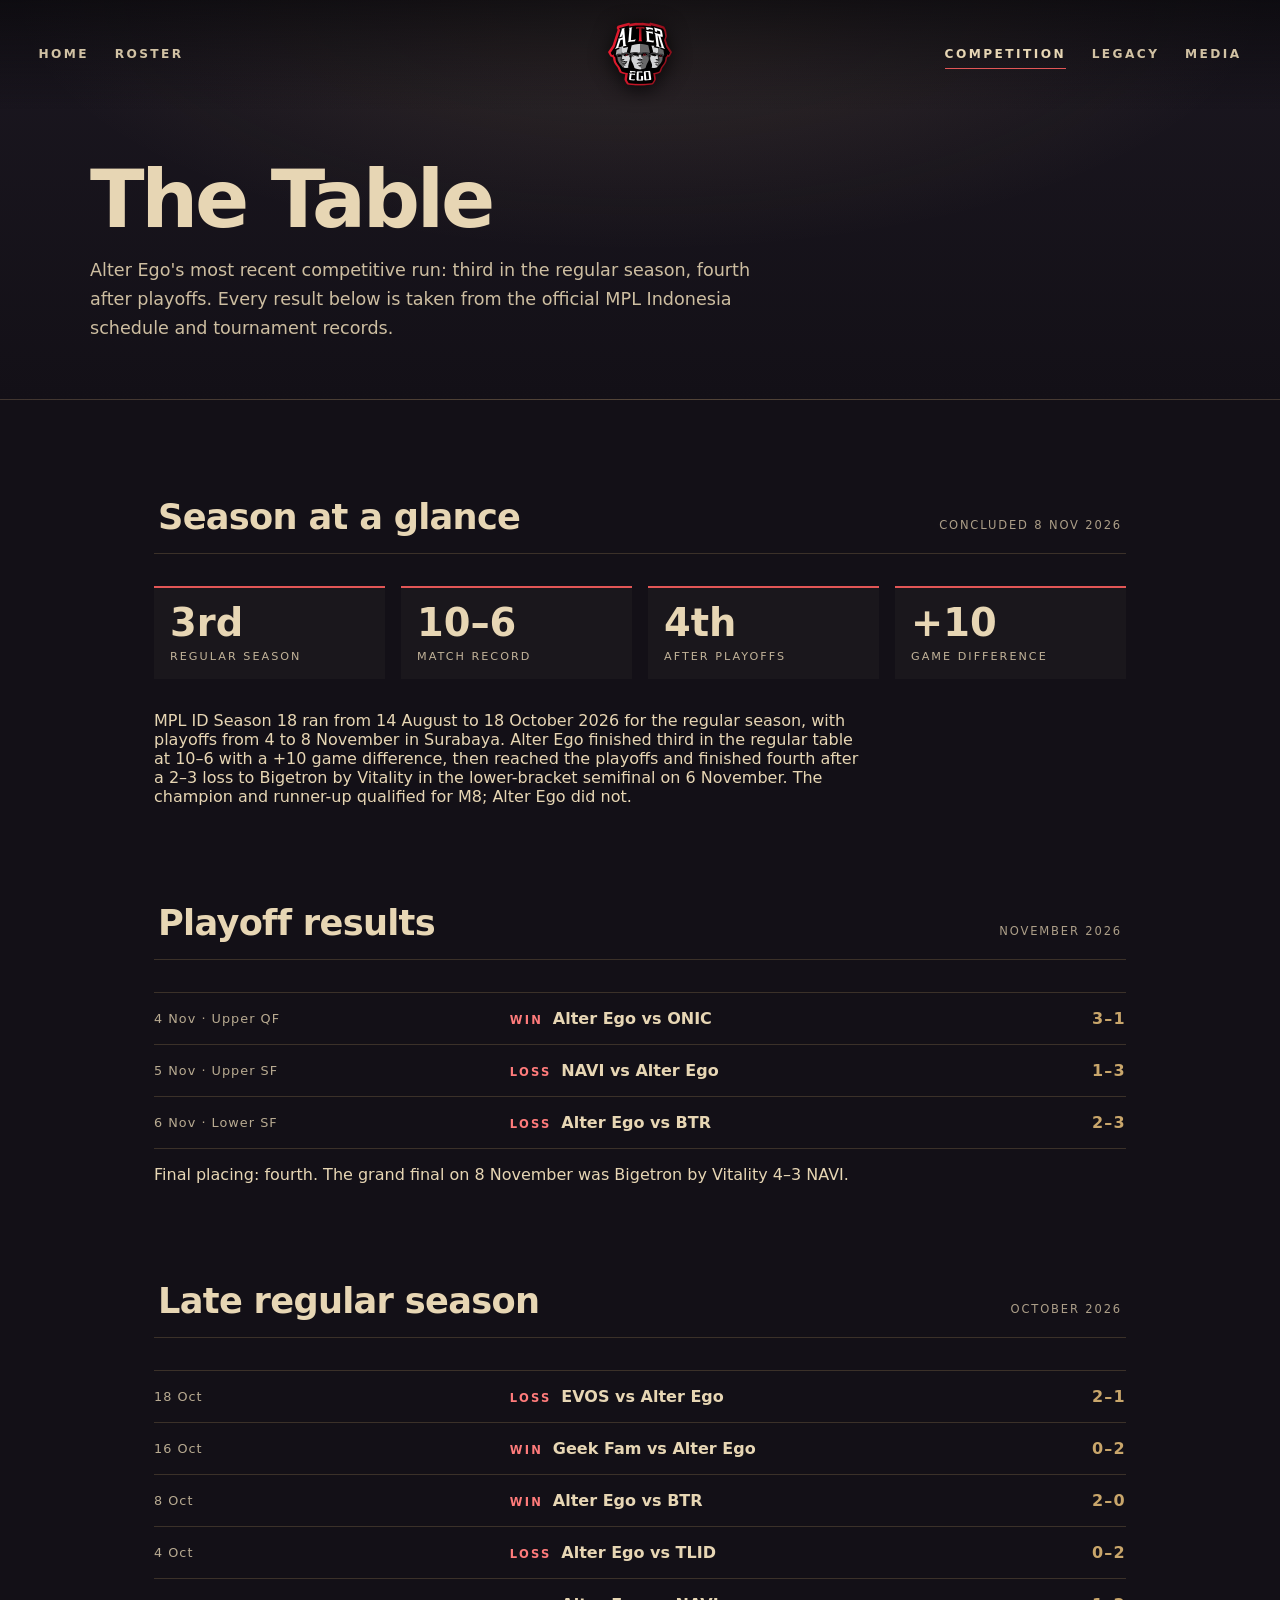
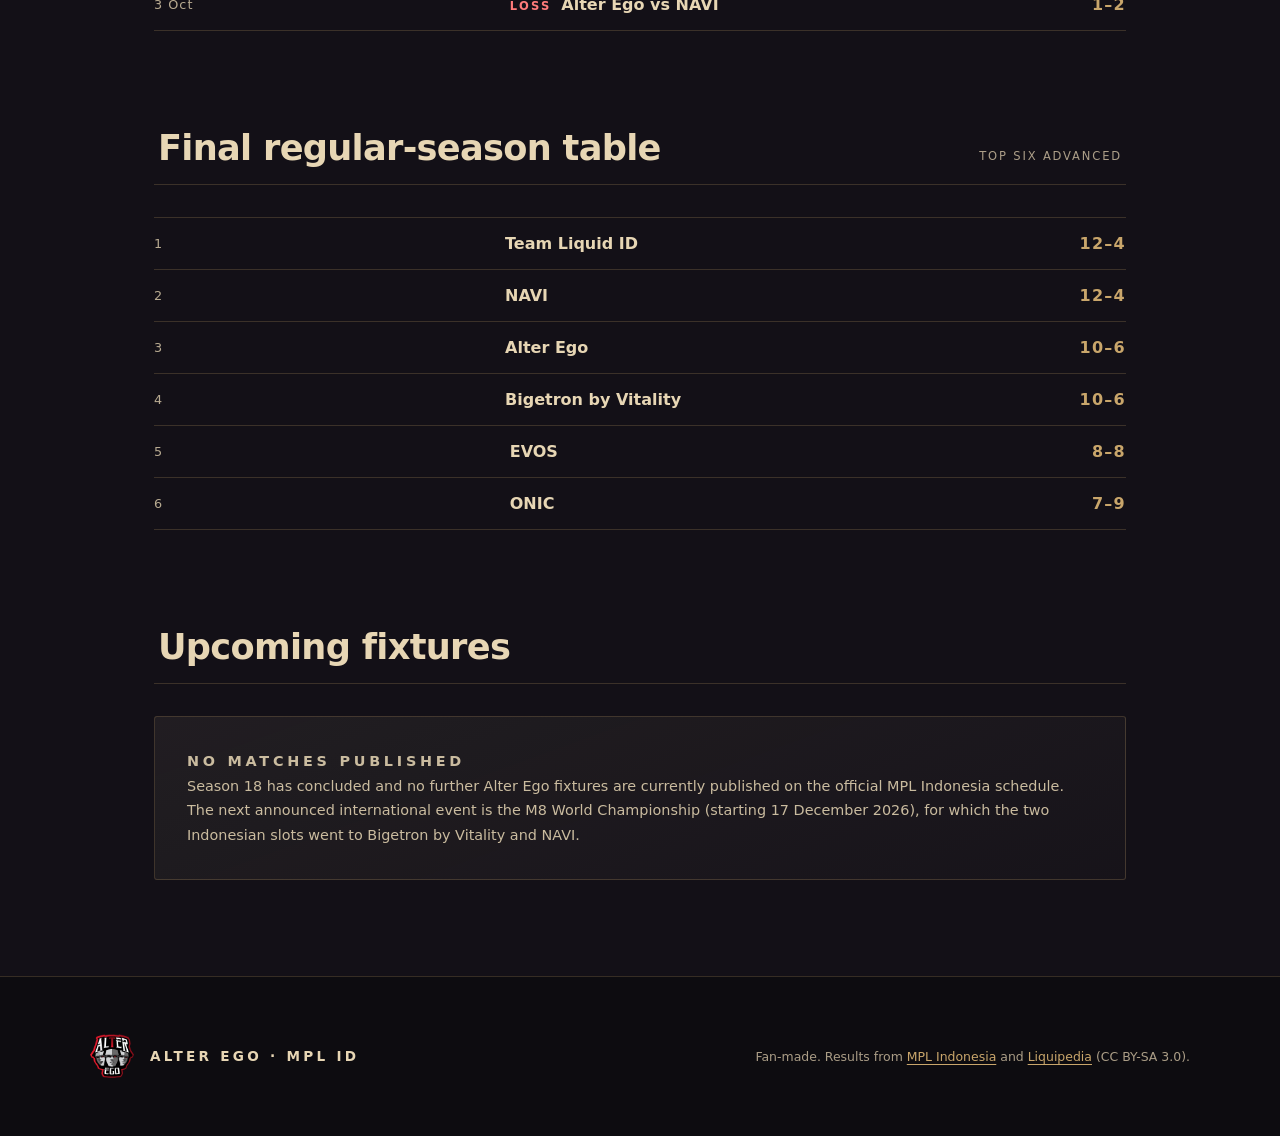
==== competition.html @ 33203d71 "Baseline: pristine project before card-text fix" ====
<!DOCTYPE html>
<html lang="en">
<head>
<meta charset="utf-8">
<meta name="viewport" content="width=device-width, initial-scale=1, viewport-fit=cover">
<meta name="theme-color" content="#131017">
<title>Competition — Alter Ego MPL ID</title>
<link rel="stylesheet" href="styles.css?v=35">
<link rel="stylesheet" href="site.css?v=5">
<script src="site.js?v=1" defer></script>
</head>
<body class="subpage">
<header class="site-nav" id="siteNav">
  <nav class="nav-links nav-links--left" aria-label="Primary left"><a href="index.html">Home</a><a href="roster.html">Roster</a></nav>
  <a class="nav-brand" href="index.html" aria-label="Alter Ego home"><img src="assets/hero/logo-ae.png" alt="Alter Ego" width="56" height="56"></a>
  <nav class="nav-links nav-links--right" id="navLinks" aria-label="Primary right"><a href="competition.html" aria-current="page">Competition</a><a href="legacy.html">Legacy</a><a href="media.html">Media</a></nav>
  <button class="nav-toggle" id="navToggle" type="button" aria-expanded="false" aria-controls="navLinks" aria-label="Open menu"><span>Menu</span></button>
</header>

<main>
  <section class="page-head">
    <div class="page-head__inner">
      <h1 class="page-title">The Table</h1>
      <p class="page-deck">Alter Ego's most recent competitive run: third in the regular season, fourth after playoffs. Every result below is taken from the official MPL Indonesia schedule and tournament records.</p>
    </div>
  </section>

  <div class="page-content">
    <section class="section">
      <div class="section-head"><h2>Season at a glance</h2><span class="section-note">Concluded 8 Nov 2026</span></div>
      <div class="stat-strip">
        <div class="stat"><span class="stat__value">3rd</span><span class="stat__label">Regular season</span></div>
        <div class="stat"><span class="stat__value">10–6</span><span class="stat__label">Match record</span></div>
        <div class="stat"><span class="stat__value">4th</span><span class="stat__label">After playoffs</span></div>
        <div class="stat"><span class="stat__value">+10</span><span class="stat__label">Game difference</span></div>
      </div>
      <p class="prose">MPL ID Season 18 ran from 14 August to 18 October 2026 for the regular season, with playoffs from 4 to 8 November in Surabaya. Alter Ego finished third in the regular table at 10–6 with a +10 game difference, then reached the playoffs and finished fourth after a 2–3 loss to Bigetron by Vitality in the lower-bracket semifinal on 6 November. The champion and runner-up qualified for M8; Alter Ego did not.</p>
    </section>

    <section class="section">
      <div class="section-head"><h2>Playoff results</h2><span class="section-note">November 2026</span></div>
      <div class="result-list">
        <div class="result-row"><span class="result-row__date">4 Nov · Upper QF</span><span class="result-row__match"><span class="result-row__tag">Win</span>Alter Ego vs ONIC</span><span class="result-row__score">3–1</span></div>
        <div class="result-row"><span class="result-row__date">5 Nov · Upper SF</span><span class="result-row__match"><span class="result-row__tag">Loss</span>NAVI vs Alter Ego</span><span class="result-row__score">1–3</span></div>
        <div class="result-row"><span class="result-row__date">6 Nov · Lower SF</span><span class="result-row__match"><span class="result-row__tag">Loss</span>Alter Ego vs BTR</span><span class="result-row__score">2–3</span></div>
      </div>
      <p class="prose" style="margin-top:var(--sp-2)">Final placing: fourth. The grand final on 8 November was Bigetron by Vitality 4–3 NAVI.</p>
    </section>

    <section class="section">
      <div class="section-head"><h2>Late regular season</h2><span class="section-note">October 2026</span></div>
      <div class="result-list">
        <div class="result-row"><span class="result-row__date">18 Oct</span><span class="result-row__match"><span class="result-row__tag">Loss</span>EVOS vs Alter Ego</span><span class="result-row__score">2–1</span></div>
        <div class="result-row"><span class="result-row__date">16 Oct</span><span class="result-row__match"><span class="result-row__tag">Win</span>Geek Fam vs Alter Ego</span><span class="result-row__score">0–2</span></div>
        <div class="result-row"><span class="result-row__date">8 Oct</span><span class="result-row__match"><span class="result-row__tag">Win</span>Alter Ego vs BTR</span><span class="result-row__score">2–0</span></div>
        <div class="result-row"><span class="result-row__date">4 Oct</span><span class="result-row__match"><span class="result-row__tag">Loss</span>Alter Ego vs TLID</span><span class="result-row__score">0–2</span></div>
        <div class="result-row"><span class="result-row__date">3 Oct</span><span class="result-row__match"><span class="result-row__tag">Loss</span>Alter Ego vs NAVI</span><span class="result-row__score">1–2</span></div>
      </div>
    </section>

    <section class="section">
      <div class="section-head"><h2>Final regular-season table</h2><span class="section-note">Top six advanced</span></div>
      <div class="result-list">
        <div class="result-row"><span class="result-row__date">1</span><span class="result-row__match">Team Liquid ID</span><span class="result-row__score">12–4</span></div>
        <div class="result-row"><span class="result-row__date">2</span><span class="result-row__match">NAVI</span><span class="result-row__score">12–4</span></div>
        <div class="result-row"><span class="result-row__date">3</span><span class="result-row__match">Alter Ego</span><span class="result-row__score">10–6</span></div>
        <div class="result-row"><span class="result-row__date">4</span><span class="result-row__match">Bigetron by Vitality</span><span class="result-row__score">10–6</span></div>
        <div class="result-row"><span class="result-row__date">5</span><span class="result-row__match">EVOS</span><span class="result-row__score">8–8</span></div>
        <div class="result-row"><span class="result-row__date">6</span><span class="result-row__match">ONIC</span><span class="result-row__score">7–9</span></div>
      </div>
    </section>

    <section class="section">
      <div class="section-head"><h2>Upcoming fixtures</h2></div>
      <div class="stock-card"><p class="stock-card__label">No matches published</p><p>Season 18 has concluded and no further Alter Ego fixtures are currently published on the official MPL Indonesia schedule. The next announced international event is the M8 World Championship (starting 17 December 2026), for which the two Indonesian slots went to Bigetron by Vitality and NAVI.</p></div>
    </section>
  </div>
</main>

<footer class="site-footer"><div class="site-footer__inner">
  <div class="site-footer__brand"><img src="assets/hero/logo-ae.png" alt="" width="44" height="44" loading="lazy"><span>Alter Ego · MPL ID</span></div>
  <p class="site-footer__note">Fan-made. Results from <a href="https://id-mpl.com/" target="_blank" rel="noopener noreferrer">MPL Indonesia</a> and <a href="https://liquipedia.net/mobilelegends/MPL/Indonesia/Season_18" target="_blank" rel="noopener noreferrer">Liquipedia</a> (CC BY-SA 3.0).</p>
</div></footer>
</body>
</html>
---- styles.css ----
/* Alter Ego — first-person poker hand. Experience mode: the illustration leads. */

:root {
  --ink: #131017;
  --cream: #e7d6b4;
  --cream-dim: #b9a47e;
  --brass: #c9a66b;
  --amber: #e2be80;
  --ae-red: #e25656;          /* Alter Ego's signature red — used sparingly */
  --shadow: rgba(8, 7, 11, 0.72);
  --font-ui: "Trebuchet MS", "Segoe UI", system-ui, sans-serif;
  --sp-1: 0.5rem;
  --sp-2: 1rem;
  --sp-3: 2rem;
  --sp-4: 3.5rem;
}

* { box-sizing: border-box; }

html, body {
  margin: 0;
  background: var(--ink);
}

/* The hero clips its own scene, but the document scrolls to supporting sections. */
body { overflow-x: hidden; }
.table.hero { overflow: hidden; }

body {
  font-family: var(--font-ui);
  color: var(--cream);
  -webkit-font-smoothing: antialiased;
}

.sr-only {
  position: absolute;
  width: 1px; height: 1px;
  padding: 0; margin: -1px;
  overflow: hidden;
  clip: rect(0 0 0 0);
  white-space: nowrap;
  border: 0;
}

.table {
  position: relative;
  width: 100%;
  height: 100%;
  height: 100dvh;
  overflow: hidden;
  background: #0d0c10;
  isolation: isolate;
}

/* ---------- The arena ---------- */
.arena {
  position: absolute;
  inset: -1%;
  overflow: hidden;
  z-index: 0;
}

.arena img {
  width: 100%;
  height: 100%;
  object-fit: cover;
  object-position: center 42%;
  display: block;
  transform: scale(1.03);
  transform-origin: center 42%;
}

.light-pool {
  position: absolute;
  inset: 0;
  z-index: 1;
  pointer-events: none;
  background: radial-gradient(ellipse 52% 34% at 50% 62%, rgba(226,190,128,0.17), rgba(226,190,128,0.05) 52%, transparent 78%);
}

.table::after {
  content: "";
  position: absolute;
  inset: 0;
  z-index: 2;
  pointer-events: none;
  background: radial-gradient(ellipse 84% 80% at 50% 56%, transparent 34%, rgba(6,5,8,0.58) 78%, rgba(6,5,8,0.92) 100%);
}

/* ---------- The held hand ---------- */
.scene-root {
  position: absolute;
  inset: -2%;
  z-index: 3;
  transition: filter 420ms ease;
}

.scene-root.is-tilted { transform: rotateY(0.8deg) rotateX(0.5deg); }

.hand-group {
  position: absolute;
  inset: 0;
  pointer-events: none;
}

.fan {
  position: absolute;
  inset: 0;
  z-index: 4;
}

.card {
  position: absolute;
  left: var(--x);
  top: var(--y);
  width: var(--w);
  height: var(--h);
  padding: 0;
  margin: 0;
  border: 0;
  background: none;
  cursor: pointer;
  color: inherit;
  font: inherit;
  -webkit-tap-highlight-color: transparent;
  pointer-events: auto;
  transform-origin: 50% 88%;
  transition: transform 300ms cubic-bezier(0.16, 1, 0.3, 1), opacity 220ms ease;
}

.card img {
  width: 100%;
  height: 100%;
  display: block;
  image-rendering: pixelated;
}

.card__label {
  position: absolute;
  left: 12%;
  right: 12%;
  top: 68%;
  display: flex;
  flex-direction: column;
  align-items: center;
  gap: 0.28em;
  text-align: center;
  opacity: 0;
  transform: translateY(0.5em);
  transition: opacity 200ms ease, transform 200ms ease;
  pointer-events: none;
}

.card__name {
  font-weight: 700;
  font-size: clamp(0.7rem, 1.5vw, 1.05rem);
  letter-spacing: 0.05em;
  color: #2a2118;
  text-shadow: 0 1px 0 rgba(255,244,220,0.35);
}

.card__role {
  font-size: clamp(0.52rem, 1vw, 0.72rem);
  letter-spacing: 0.12em;
  text-transform: uppercase;
  color: #4a3a28;
}

.card:is(:hover, :focus-visible, .is-open, .is-active) {
  z-index: 9;
  transform: translateY(-4%) scale(1.05);
}

.card:is(:hover, :focus-visible, .is-open, .is-active) .card__label {
  opacity: 1;
  transform: translateY(0);
}

.fan.is-inspecting .card:not(.is-active) { opacity: 0.34; }

.card:focus-visible {
  outline: 3px solid var(--amber);
  outline-offset: 5px;
  border-radius: 8px;
  box-shadow: 0 0 0 7px rgba(19,16,23,0.92);
}

.hand, .thumb {
  position: absolute;
  pointer-events: none;
  image-rendering: pixelated;
}

.hand { z-index: 3; }
.thumb { z-index: 6; }

.hand--left, .thumb--left {
  left: 3.588%;
  top: 68.313%;
  width: 36.962%;
}

.hand--right, .thumb--right {
  left: 58.373%;
  top: 68.313%;
  width: 38.157%;
}

/* ---------- Brand mark, anchored top-centre ---------- */
.brand-mark {
  position: absolute;
  z-index: 8;
  top: 4.5%;
  left: 50%;
  width: clamp(56px, 6vw, 88px);
  height: auto;
  transform: translateX(-50%);
  filter: drop-shadow(0 6px 14px rgba(0,0,0,0.75));
  transition: opacity 400ms ease;
}

.hint {
  position: absolute;
  z-index: 8;
  left: 50%;
  bottom: 2%;
  transform: translateX(-50%);
  margin: 0;
  color: var(--cream-dim);
  font-size: clamp(0.66rem, 1.1vw, 0.82rem);
  letter-spacing: 0.18em;
  text-transform: uppercase;
  white-space: nowrap;
  opacity: 0.92;
  pointer-events: none;
  transition: opacity 600ms ease;
}

.hint.is-hidden { opacity: 0; }

/* ---------- Card focus: straight card left, typeset info beside it ---------- */
.table.is-detail .scene-root {
  filter: blur(6px) brightness(0.62) saturate(0.9);
}

.table.is-detail .brand-mark { opacity: 0.2; }
.table.is-detail .hint,
.table.is-detail .hint.is-hidden { opacity: 0; }

.detail {
  position: absolute;
  inset: 0;
  z-index: 10;
  display: grid;
  place-items: center;
  padding: clamp(1.5rem, 4vw, 4rem);
  display: none;
}

.detail.is-open {
  display: grid;
  animation: detail-in 320ms cubic-bezier(0.16,1,0.3,1) both;
}

@keyframes detail-in {
  from { opacity: 0; }
  to { opacity: 1; }
}

.detail__stage {
  display: grid;
  grid-template-columns: minmax(0, 0.9fr) minmax(0, 1fr);
  align-items: center;
  gap: clamp(2rem, 6vw, 6rem);
  width: min(1180px, 92vw);
}

.detail__card {
  width: 100%;
  max-width: 62vh;
  height: auto;
  justify-self: center;
  image-rendering: pixelated;
  transform: rotate(var(--straight, 0deg)) scale(1);
  transform-origin: center center;
  filter: drop-shadow(0 28px 40px rgba(0,0,0,0.8));
}

.detail__info {
  color: #fff;
  text-wrap: pretty;
}

.detail__eyebrow {
  margin: 0 0 var(--sp-2);
  color: var(--ae-red);
  font-size: 0.78rem;
  font-weight: 700;
  letter-spacing: 0.34em;
  text-transform: uppercase;
}

.detail__eyebrow::before {
  content: "";
  display: inline-block;
  width: 1.6rem;
  height: 2px;
  margin-right: 0.8rem;
  vertical-align: 0.32em;
  background: currentColor;
}

.detail__name {
  margin: 0;
  font-size: clamp(2.6rem, 6vw, 5rem);
  line-height: 1;
  font-weight: 700;
  letter-spacing: -0.03em;
  text-wrap: balance;
}

.detail__role {
  margin: var(--sp-2) 0 0;
  font-size: clamp(1rem, 1.8vw, 1.4rem);
  font-weight: 600;
  letter-spacing: 0.04em;
  color: rgba(255,255,255,0.92);
}

.detail__real,
.detail__born {
  margin: var(--sp-3) 0 0;
  font-size: 0.95rem;
  line-height: 1.6;
  color: rgba(255,255,255,0.7);
}

.detail__born { margin-top: 0.3rem; }

.detail__heroes {
  margin: var(--sp-2) 0 0;
  font-size: 0.9rem;
  line-height: 1.7;
  color: rgba(255,255,255,0.62);
}

.detail__heroes::before {
  content: "Signatures — ";
  letter-spacing: 0.12em;
  text-transform: uppercase;
  color: rgba(255,255,255,0.45);
  font-size: 0.72rem;
}

.detail__close {
  position: absolute;
  top: clamp(1rem, 3vw, 2.5rem);
  right: clamp(1rem, 3vw, 2.5rem);
  padding: 0.6rem 0.2rem;
  border: 0;
  background: none;
  color: rgba(255,255,255,0.72);
  font: inherit;
  font-size: 0.78rem;
  letter-spacing: 0.22em;
  text-transform: uppercase;
  cursor: pointer;
}

.detail__close:hover { color: #fff; }
.detail__close:focus-visible { outline: 2px solid var(--ae-red); outline-offset: 4px; }

/* ---------- Narrow: a tighter fan; detail stacks ---------- */
@media (max-aspect-ratio: 4/5) {
  .arena img { object-position: center 62%; }
  .card { left: var(--mx); top: var(--my); width: var(--mw); height: var(--mh); }
  .hand--left, .thumb--left { left: -9%; top: 84%; width: 68%; }
  .hand--right, .thumb--right { left: 41%; top: 84%; width: 68%; }
  .hint { bottom: 3%; font-size: 0.6rem; letter-spacing: 0.1em; }
  .brand-mark { top: 3%; width: 56px; }
  .detail__stage { grid-template-columns: 1fr; gap: 1.5rem; }
  .detail__card { max-width: 32vh; }
}

/* ---------- Breathing: one authored light pulse + a quiet fan lift ---------- */
@media (prefers-reduced-motion: no-preference) {
  @keyframes light-breathe {
    0%, 100% { opacity: 0.82; }
    50% { opacity: 1; }
  }
  @keyframes fan-breathe {
    0%, 100% { transform: translateY(0); }
    50% { transform: translateY(-4px); }
  }
  .light-pool { animation: light-breathe 9s ease-in-out infinite; }
  .fan { animation: fan-breathe 11s ease-in-out infinite; }
  .brand-mark { animation: light-breathe 12s ease-in-out infinite; }
}

@media (prefers-reduced-motion: reduce) {
  .card, .card__label, .hint, .detail, .detail__card, .scene-root { transition-duration: 0ms; }
  .light-pool, .fan, .brand-mark, .detail.is-open { animation: none; }
}

@media (hover: none) {
  .card__label { opacity: 0.82; transform: translateY(0); }
}

.detail__nav {
  position: absolute;
  right: clamp(1rem, 3vw, 2.5rem);
  bottom: clamp(1rem, 3vw, 2.5rem);
  display: flex;
  gap: 1.5rem;
}
.detail__nav-btn {
  border: 0;
  background: none;
  color: rgba(255,255,255,0.7);
  font: inherit;
  font-size: 1.4rem;
  cursor: pointer;
  padding: 0.4rem;
}
.detail__nav-btn:hover { color: #fff; }
.detail__nav-btn:focus-visible { outline: 2px solid var(--ae-red); outline-offset: 4px; }
.detail__name:focus { outline: none; }
---- site.css ----
/* Alter Ego — site shell: navigation, subpages, shared content language.
   The poker-table hero lives in styles.css; this extends its world. */

/* ---------- Tokens (shared with hero) ---------- */
:root {
  --ink: #131017;
  --ink-soft: #1b1720;
  --felt: #1d2b28;
  --cream: #e7d6b4;
  --cream-dim: #cbb790;
  --brass: #c9a66b;
  --amber: #e2be80;
  --ae-red: #e25656;
  --ae-red-text: #ff7b7b;
  --rule: rgba(201, 166, 107, 0.22);
  --font-ui: "Trebuchet MS", "Segoe UI", system-ui, sans-serif;
  --sp-1: 0.5rem;
  --sp-2: 1rem;
  --sp-3: 2rem;
  --sp-4: 3.5rem;
  --sp-5: 6rem;
}

html { scroll-behavior: smooth; }
body { min-height: 100vh; overflow-x: hidden; }

/* Hero occupies exactly one viewport; supporting sections follow. */
.hero { height: 100dvh; }

/* ---------- Navigation: crest at centre, links flank it like table positions ---------- */
.site-nav {
  position: absolute;
  inset: 0 0 auto;
  z-index: 20;
  display: grid;
  grid-template-columns: 1fr auto 1fr;
  align-items: center;
  gap: var(--sp-2);
  padding: clamp(0.75rem, 2vw, 1.4rem) clamp(1rem, 3vw, 2.5rem);
  background: linear-gradient(to bottom, rgba(9, 8, 11, 0.72), transparent);
  transition: background 240ms ease, padding 240ms ease;
}

.site-nav.is-scrolled {
  position: fixed;
  padding-block: 0.6rem;
  background: rgba(13, 12, 16, 0.94);
  border-bottom: 1px solid var(--rule);
  backdrop-filter: blur(8px);
}

.nav-brand {
  grid-column: 2;
  justify-self: center;
  display: block;
  line-height: 0;
}
.nav-brand img {
  width: clamp(42px, 5vw, 64px);
  height: auto;
  filter: drop-shadow(0 4px 10px rgba(0,0,0,0.8));
}

.nav-links {
  display: flex;
  align-items: center;
  gap: clamp(0.8rem, 2vw, 2rem);
}
.nav-links--left { grid-column: 1; justify-self: start; }
.nav-links--right { grid-column: 3; justify-self: end; }

.nav-links a {
  position: relative;
  color: rgba(231, 214, 180, 0.9);
  font-size: clamp(0.62rem, 1vw, 0.76rem);
  font-weight: 700;
  letter-spacing: 0.2em;
  text-transform: uppercase;
  text-decoration: none;
  padding: 0.5rem 0;
  transition: color 200ms ease;
}
.nav-links a::after {
  content: "";
  position: absolute;
  left: 0; right: 0; bottom: 0;
  height: 1px;
  background: var(--ae-red);
  transform: scaleX(0);
  transform-origin: left;
  transition: transform 220ms ease;
}
.nav-links a:hover { color: var(--cream); }
.nav-links a:focus-visible {
  outline: 2px solid var(--amber);
  outline-offset: 5px;
  border-radius: 2px;
}
.nav-links a[aria-current="page"] { color: var(--cream); }
.nav-links a[aria-current="page"]::after,
.nav-links a:hover::after { transform: scaleX(1); }

.nav-toggle {
  display: none;
  grid-column: 3;
  justify-self: end;
  border: 1px solid var(--rule);
  background: rgba(19,16,23,0.6);
  color: var(--cream);
  font: inherit;
  font-size: 0.7rem;
  font-weight: 700;
  letter-spacing: 0.2em;
  text-transform: uppercase;
  padding: 0.6rem 0.9rem;
  cursor: pointer;
}
.nav-toggle:focus-visible { outline: 2px solid var(--amber); outline-offset: 3px; }

/* On subpages the nav is anchored at the top over a compact banner. */
.subpage .site-nav { position: fixed; }

/* ---------- Subpage frame ---------- */
.page-head {
  position: relative;
  min-height: 42vh;
  display: flex;
  flex-direction: column;
  justify-content: flex-end;
  padding: clamp(7rem, 14vw, 10rem) clamp(1.25rem, 5vw, 4rem) var(--sp-4);
  overflow: hidden;
  border-bottom: 1px solid var(--rule);
  background:
    radial-gradient(ellipse 70% 90% at 50% 0%, rgba(226,190,128,0.12), transparent 70%),
    linear-gradient(180deg, var(--ink-soft), var(--ink));
}

.page-head__inner { position: relative; width: min(1100px, 100%); margin: 0 auto; display: flex; flex-direction: column; }
.page-head__inner .page-title { order: 1; }
.page-head__inner .page-kicker { order: 2; }
.page-head__inner .page-deck { order: 3; }

.page-kicker {
  margin: var(--sp-2) 0 0;
  color: var(--ae-red-text);
  font-size: 0.8rem;
  font-weight: 700;
  letter-spacing: 0.24em;
  text-transform: uppercase;
}
.page-title {
  margin: 0;
  color: var(--cream);
  font-size: clamp(2.4rem, 7vw, 5rem);
  line-height: 1;
  letter-spacing: -0.04em;
  font-weight: 700;
  text-wrap: balance;
}
.page-deck {
  margin: var(--sp-2) 0 0;
  max-width: 62ch;
  color: rgba(231,214,180,0.88);
  font-size: clamp(0.95rem, 1.6vw, 1.1rem);
  line-height: 1.65;
  text-wrap: pretty;
}

.page-content {
  width: min(1100px, 100%);
  margin: 0 auto;
  padding: var(--sp-5) clamp(1.25rem, 5vw, 4rem);
}

/* ---------- Section rhythm ---------- */
.section { margin-bottom: var(--sp-5); }
.section:last-child { margin-bottom: 0; }

.section-head {
  display: flex;
  align-items: baseline;
  gap: var(--sp-2);
  padding-inline: 0.25rem;
  margin-bottom: var(--sp-3);
  padding-bottom: var(--sp-2);
  border-bottom: 1px solid var(--rule);
}
.section-head h2 {
  margin: 0;
  color: var(--cream);
  font-size: clamp(1.4rem, 3vw, 2.2rem);
  letter-spacing: -0.02em;
  font-weight: 700;
}
.section-head .section-note {
  margin-left: auto;
  color: rgba(231,214,180,0.72);
  font-size: 0.72rem;
  letter-spacing: 0.16em;
  text-transform: uppercase;
  white-space: nowrap;
}

.prose { max-width: 70ch; }
.prose p {
  color: rgba(231,214,180,0.92);
  font-size: 1rem;
  line-height: 1.8;
  margin: 0 0 var(--sp-2);
  text-wrap: pretty;
}
.prose a { color: var(--amber); text-underline-offset: 0.25em; }
.prose a:focus-visible { outline: 2px solid var(--amber); outline-offset: 3px; }

/* ---------- Content cards: premium stock, not generic UI boxes ---------- */
.stock-card {
  position: relative;
  background: linear-gradient(160deg, rgba(231,214,180,0.07), rgba(231,214,180,0.02));
  border: 1px solid var(--rule);
  border-radius: 3px;
  padding: 20px;
  padding: clamp(20px, 3vw, 32px);
}
.stock-card__label {
  margin: 0 0 0.75rem;
  color: var(--amber);
  font-size: 0.72rem;
  font-weight: 700;
  letter-spacing: 0.26em;
  text-transform: uppercase;
}
.stock-card h3 {
  margin: 0 0 0.6rem;
  color: var(--cream);
  font-size: clamp(1.1rem, 2.2vw, 1.5rem);
  letter-spacing: -0.01em;
}
.stock-card p {
  margin: 0;
  color: rgba(231,214,180,0.86);
  line-height: 1.7;
  font-size: 0.9rem;
  text-wrap: pretty;
}

.grid-2 { display: grid; grid-template-columns: repeat(2, minmax(0,1fr)); gap: var(--sp-2); }
.grid-3 { display: grid; grid-template-columns: repeat(3, minmax(0,1fr)); gap: var(--sp-2); }
.grid-4 { display: grid; grid-template-columns: repeat(4, minmax(0,1fr)); gap: var(--sp-2); }
.grid-auto { display: grid; grid-template-columns: repeat(auto-fit, minmax(min(100%, 260px), 1fr)); gap: var(--sp-2); }

/* ---------- Roster ---------- */
.roster-primary {
  display: grid;
  grid-template-columns: repeat(5, minmax(0,1fr));
  gap: clamp(0.6rem, 1.5vw, 1.2rem);
  align-items: end;
}
.player-tile { text-align: center; }
.player-tile img {
  width: 100%;
  height: auto;
  display: block;
  image-rendering: pixelated;
  filter: drop-shadow(0 12px 18px rgba(0,0,0,0.7));
  transition: transform 300ms cubic-bezier(0.16,1,0.3,1);
}
.player-tile:hover img,
.player-tile:focus-within img { transform: translateY(-6px); }
.player-tile__rank {
  margin: var(--sp-1) 0 0;
  color: var(--ae-red-text);
  font-size: 0.72rem;
  font-weight: 700;
  letter-spacing: 0.24em;
  text-transform: uppercase;
}
.player-tile__name {
  margin: 0.25rem 0 0;
  color: var(--cream);
  font-size: clamp(0.95rem, 1.8vw, 1.25rem);
  font-weight: 700;
}
.player-tile__role {
  margin: 0.2rem 0 0;
  color: rgba(231,214,180,0.78);
  font-size: 0.76rem;
  letter-spacing: 0.12em;
  text-transform: uppercase;
}
.player-tile__real {
  margin: 0.4rem 0 0;
  color: rgba(231,214,180,0.75);
  font-size: 0.82rem;
}
.player-tile a { text-decoration: none; }
.player-tile a:focus-visible { outline: 2px solid var(--amber); outline-offset: 4px; }

.roster-subs { margin-top: var(--sp-4); }
.sub-card {
  display: flex;
  align-items: center;
  gap: var(--sp-2);
  padding: var(--sp-2);
  border: 1px solid var(--rule);
  background: rgba(231,214,180,0.03);
}
.sub-card__mark {
  flex: 0 0 auto;
  width: 44px; height: 44px;
  display: grid;
  place-items: center;
  border: 1px solid var(--rule);
  border-radius: 2px;
  color: var(--brass);
  font-size: 0.8rem;
  font-weight: 700;
  letter-spacing: 0.08em;
}
.sub-card__name { margin: 0; color: var(--cream); font-weight: 700; }
.sub-card__meta { margin: 0.2rem 0 0; color: rgba(231,214,180,0.78); font-size: 0.8rem; }

/* ---------- Competition ---------- */
.result-list { display: grid; gap: 0; border-top: 1px solid var(--rule); }
.result-row {
  display: grid;
  grid-template-columns: minmax(90px, 0.6fr) 1fr auto;
  align-items: center;
  gap: var(--sp-2);
  padding: var(--sp-2) 0;
  border-bottom: 1px solid var(--rule);
}
.result-row__date { color: rgba(231,214,180,0.78); font-size: 0.8rem; letter-spacing: 0.08em; }
.result-row__match { color: var(--cream); font-weight: 600; }
.result-row__score {
  font-variant-numeric: tabular-nums;
  color: var(--brass);
  font-weight: 700;
  letter-spacing: 0.08em;
}
.result-row__tag {
  display: inline-block;
  margin-right: 0.6rem;
  color: var(--ae-red-text);
  font-size: 0.72rem;
  letter-spacing: 0.2em;
  text-transform: uppercase;
}

.stat-strip {
  display: grid;
  grid-template-columns: repeat(auto-fit, minmax(160px, 1fr));
  gap: var(--sp-2);
  margin-bottom: var(--sp-3);
}
.stat {
  padding: var(--sp-2);
  border-top: 2px solid var(--ae-red);
  background: rgba(231,214,180,0.03);
}
.stat__value {
  display: block;
  color: var(--cream);
  font-size: clamp(1.6rem, 3vw, 2.4rem);
  font-weight: 700;
  line-height: 1;
  font-variant-numeric: tabular-nums;
}
.stat__label {
  display: block;
  margin-top: 0.5rem;
  color: rgba(231,214,180,0.82);
  font-size: 0.7rem;
  letter-spacing: 0.18em;
  text-transform: uppercase;
}

/* ---------- Legacy / achievements ---------- */
.timeline { position: relative; padding-left: var(--sp-3); }
.timeline::before {
  content: "";
  position: absolute;
  left: 6px; top: 8px; bottom: 8px;
  width: 1px;
  background: var(--rule);
}
.timeline-item { position: relative; margin-bottom: var(--sp-3); }
.timeline-item::before {
  content: "";
  position: absolute;
  left: calc(-1 * var(--sp-3) + 3px);
  top: 0.55em;
  width: 7px; height: 7px;
  background: var(--ae-red);
  border-radius: 50%;
}
.timeline-item__year {
  color: var(--amber);
  font-size: 0.76rem;
  font-weight: 700;
  letter-spacing: 0.22em;
}
.timeline-item h3 {
  margin: 0.4rem 0 0.4rem;
  color: var(--cream);
  font-size: clamp(1.05rem, 2vw, 1.35rem);
}
.timeline-item p { margin: 0; color: rgba(231,214,180,0.85); line-height: 1.7; }

/* ---------- Media ---------- */
.channel-list { display: grid; gap: 0; border-top: 1px solid var(--rule); }
.channel-row {
  display: grid;
  grid-template-columns: minmax(120px, 0.5fr) 1fr auto;
  align-items: center;
  gap: var(--sp-2);
  padding: var(--sp-2) 0;
  border-bottom: 1px solid var(--rule);
  text-decoration: none;
  color: inherit;
  transition: background 200ms ease, padding 200ms ease;
}
.channel-row:hover { background: rgba(231,214,180,0.04); padding-inline: 0.6rem; }
.channel-row:focus-visible { outline: 2px solid var(--amber); outline-offset: 2px; }
.channel-row__name { color: var(--cream); font-weight: 700; }
.channel-row__url { color: rgba(231,214,180,0.75); font-size: 0.82rem; overflow-wrap: anywhere; }
.channel-row__arrow { color: var(--ae-red); }

.video-grid { display: grid; grid-template-columns: repeat(auto-fit, minmax(min(100%, 320px), 1fr)); gap: var(--sp-2); }
.video-frame { position: relative; aspect-ratio: 16/9; border: 1px solid var(--rule); background: #0d0c10; }
.video-frame iframe { width: 100%; height: 100%; border: 0; display: block; }
.video-caption { margin: 0.6rem 0 0; color: rgba(231,214,180,0.82); font-size: 0.85rem; }

/* ---------- Home supporting sections ---------- */
.home-sections {
  position: relative;
  border-top: 1px solid var(--rule);
  background: linear-gradient(180deg, var(--ink), var(--ink-soft));
}
.home-intro {
  display: grid;
  grid-template-columns: minmax(0, 1fr) minmax(0, 1fr);
  gap: clamp(2rem, 6vw, 5rem);
  align-items: center;
}
.home-intro__title {
  margin: 0 0 var(--sp-2);
  color: var(--cream);
  font-size: clamp(1.8rem, 4.5vw, 3.4rem);
  line-height: 1.1;
  letter-spacing: -0.035em;
  text-wrap: balance;
}
.home-intro__lede { margin: 0; color: rgba(231,214,180,0.9); line-height: 1.8; text-wrap: pretty; }
.home-intro__aside {
  padding: 24px;
  padding: clamp(24px, 3vw, 40px);
  border: 1px solid var(--rule);
  background: rgba(231,214,180,0.03);
}
.home-intro__aside p { margin: 0 0 0.8rem; color: rgba(231,214,180,0.88); line-height: 1.7; }
.home-intro__aside p:last-child { margin-bottom: 0; }

.action-link {
  display: inline-flex;
  align-items: center;
  gap: 0.6rem;
  margin-top: var(--sp-2);
  color: var(--amber);
  font-size: 0.75rem;
  font-weight: 700;
  letter-spacing: 0.2em;
  text-transform: uppercase;
  text-decoration: none;
  border-bottom: 1px solid var(--rule);
  padding-bottom: 0.35rem;
}
.action-link:hover { color: var(--cream); border-color: var(--ae-red); }
.action-link:focus-visible { outline: 2px solid var(--amber); outline-offset: 4px; }

/* ---------- Footer ---------- */
.site-footer {
  border-top: 1px solid var(--rule);
  padding: var(--sp-4) clamp(1.25rem, 5vw, 4rem);
  background: #0d0c10;
}
.site-footer__inner {
  width: min(1100px, 100%);
  margin: 0 auto;
  display: flex;
  flex-wrap: wrap;
  align-items: center;
  gap: var(--sp-3);
  justify-content: space-between;
}
.site-footer__brand { display: flex; align-items: center; gap: var(--sp-2); }
.site-footer__brand img { width: 44px; height: auto; }
.site-footer__brand span { color: var(--cream); font-weight: 700; letter-spacing: 0.24em; text-transform: uppercase; font-size: 0.85rem; }
.site-footer__note { color: rgba(231,214,180,0.72); font-size: 0.78rem; line-height: 1.7; max-width: 60ch; }
.site-footer a { color: var(--brass); text-underline-offset: 0.25em; }

/* ---------- Responsive ---------- */
@media (max-width: 900px) {
  .roster-primary { grid-template-columns: repeat(3, minmax(0,1fr)); row-gap: var(--sp-3); }
  .grid-4 { grid-template-columns: repeat(2, minmax(0,1fr)); }
  .home-intro { grid-template-columns: 1fr; }
}

@media (max-width: 720px) {
  .site-nav { grid-template-columns: 1fr auto 1fr; }
  .nav-links { display: none; }
  .nav-toggle { display: block; }
  .site-nav.is-open .nav-links {
    display: flex;
    position: absolute;
    top: 100%; left: 0; right: 0;
    flex-direction: column;
    align-items: stretch;
    gap: 0;
    padding: var(--sp-2) clamp(1rem, 4vw, 2rem) var(--sp-3);
    background: rgba(13,12,16,0.98);
    border-bottom: 1px solid var(--rule);
  }
  .site-nav.is-open .nav-links a { padding: 0.85rem 0; border-bottom: 1px solid var(--rule); font-size: 0.8rem; }
  .nav-links--right { grid-column: 3; }
  .roster-primary { grid-template-columns: repeat(2, minmax(0,1fr)); }
  .grid-2, .grid-3, .grid-4 { grid-template-columns: 1fr; }
  .result-row { grid-template-columns: 1fr auto; }
  .result-row__date { grid-column: 1 / -1; }
  .channel-row { grid-template-columns: 1fr auto; }
  .channel-row__url { grid-column: 1 / -1; }
  .section-head { flex-wrap: wrap; }
  .section-head .section-note { margin-left: 0; }
  .page-content { padding-block: var(--sp-4); }
}

@media (prefers-reduced-motion: reduce) {
  .site-nav, .nav-links a, .player-tile img, .channel-row { transition-duration: 0ms; }
  html { scroll-behavior: auto; }
}

.skip-link {
  position: absolute;
  left: -9999px;
  top: 0;
  z-index: 100;
  background: var(--cream);
  color: var(--ink);
  padding: 0.75rem 1rem;
  font-weight: 700;
  text-decoration: none;
}
.skip-link:focus { left: 1rem; top: 1rem; }
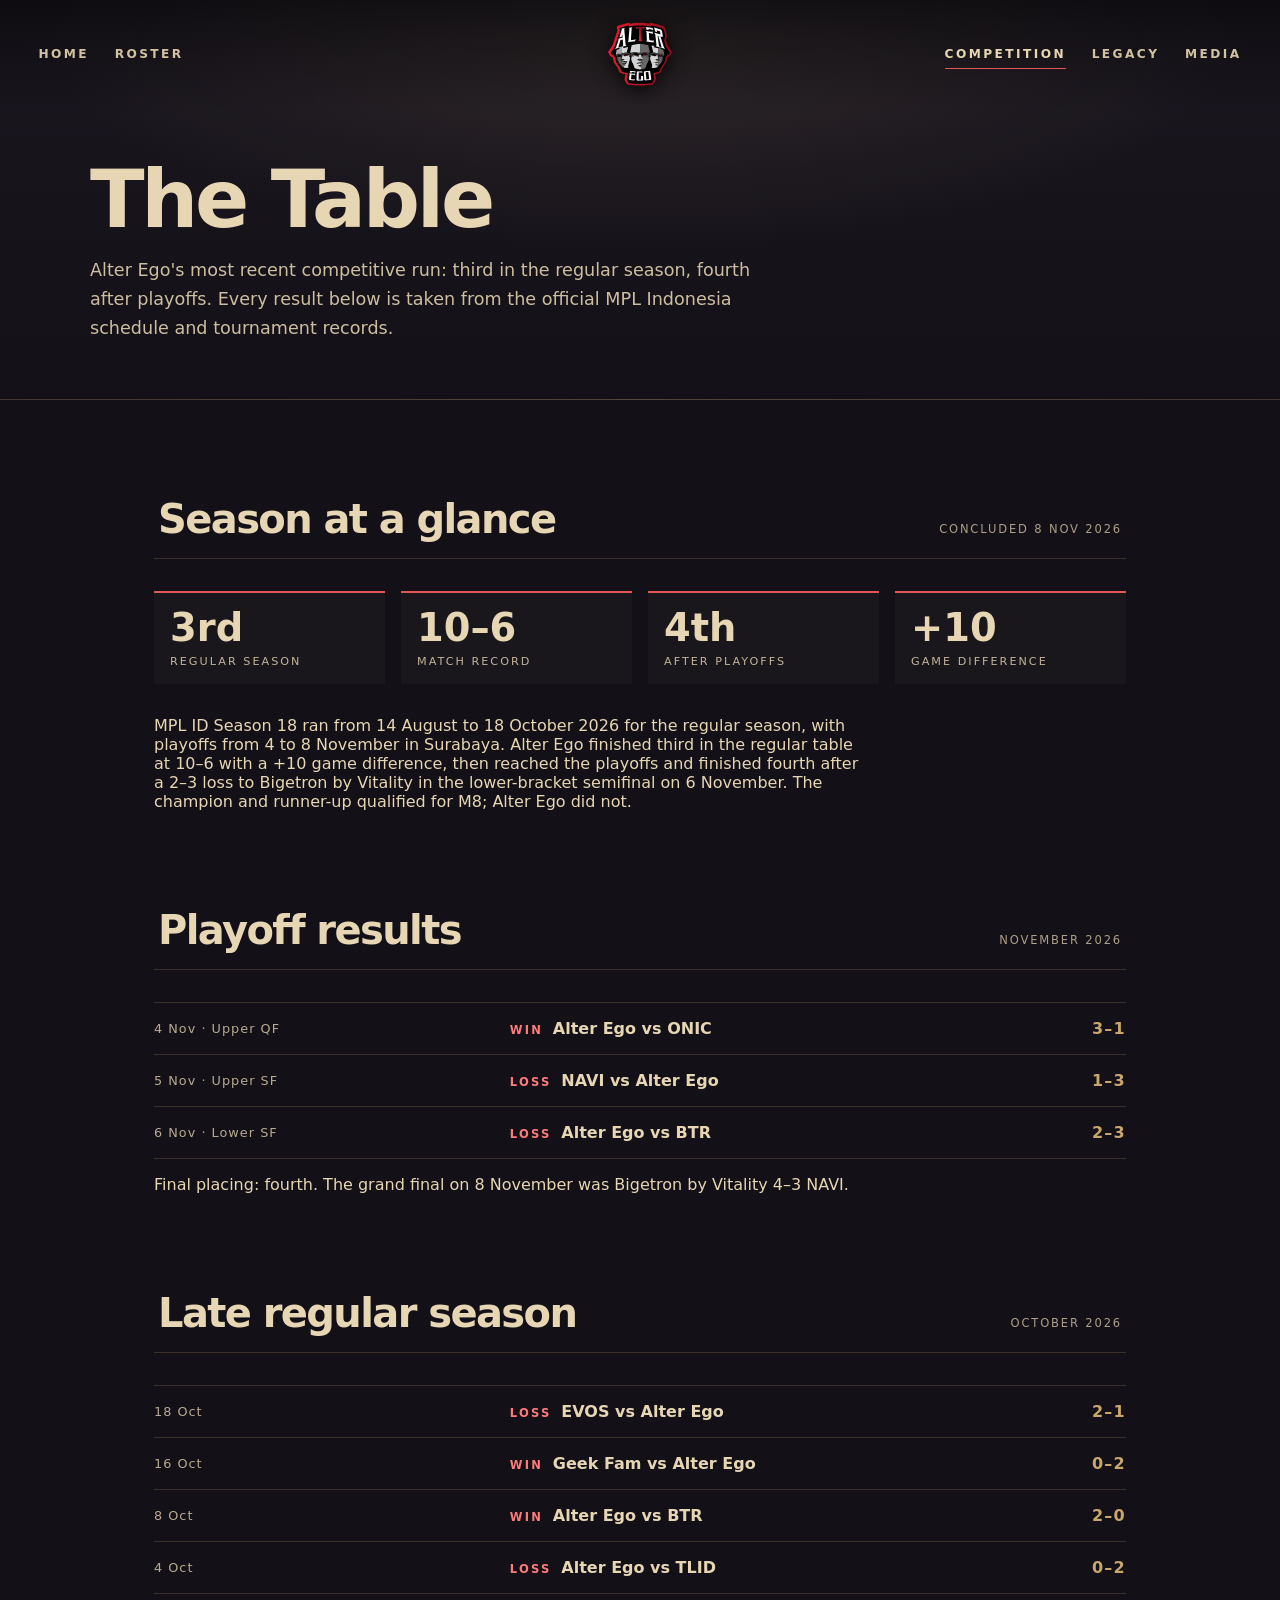
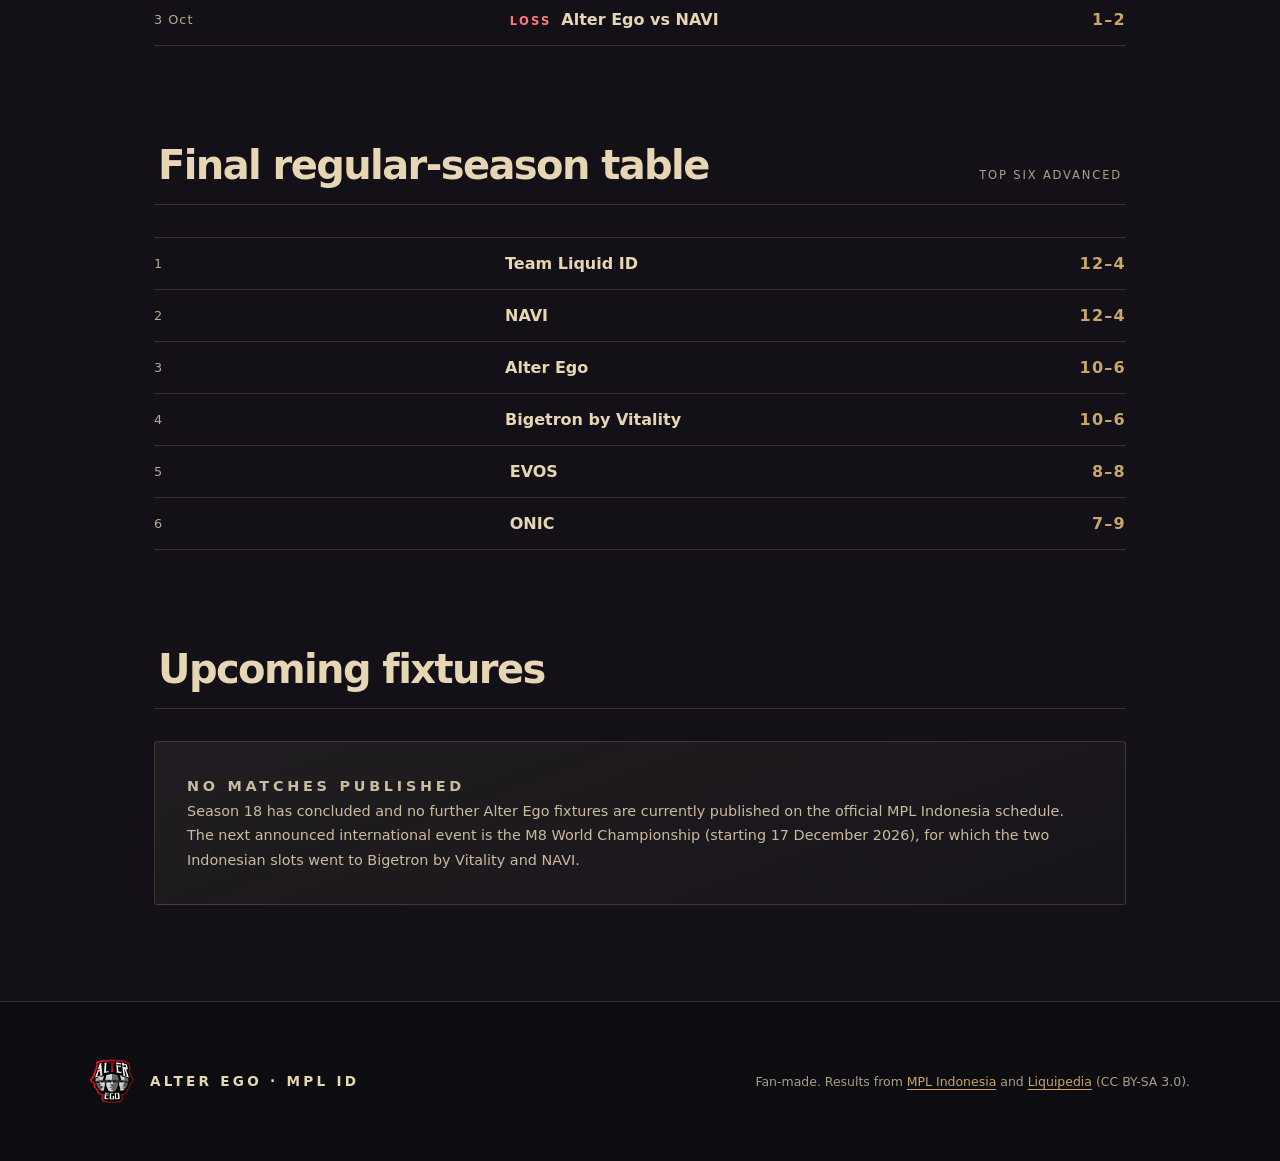
==== commit cafc55c4: "Production pass: held card position, purposeful motion, bolder record, icons, hardening" ====
--- a/competition.html
+++ b/competition.html
@@ -4,10 +4,14 @@
 <meta charset="utf-8">
 <meta name="viewport" content="width=device-width, initial-scale=1, viewport-fit=cover">
 <meta name="theme-color" content="#131017">
+<link rel="icon" href="favicon.ico" sizes="any">
+<link rel="icon" href="icon.png" type="image/png" sizes="256x256">
+<link rel="apple-touch-icon" href="apple-icon.png">
 <title>Competition — Alter Ego MPL ID</title>
-<link rel="stylesheet" href="styles.css?v=35">
-<link rel="stylesheet" href="site.css?v=5">
+<link rel="stylesheet" href="styles.css?v=37">
+<link rel="stylesheet" href="site.css?v=7">
 <script src="site.js?v=1" defer></script>
+<script src="motion.js?v=1" defer></script>
 </head>
 <body class="subpage">
 <header class="site-nav" id="siteNav">
--- a/styles.css
+++ b/styles.css
@@ -135,18 +135,27 @@
   image-rendering: pixelated;
 }
 
+/* Text lives on the card's own plane, not on the rectangular PNG canvas.
+   card-warp.js maps this plane's [0,1]² onto the four measured card corners. */
+.card__plane {
+  position: absolute;
+  inset: 0;
+  transform-origin: 0 0;
+  pointer-events: none;
+}
+
 .card__label {
   position: absolute;
-  left: 12%;
-  right: 12%;
-  top: 68%;
+  left: var(--label-x, 50%);
+  top: var(--label-y, 80%);
   display: flex;
   flex-direction: column;
   align-items: center;
   gap: 0.28em;
   text-align: center;
+  white-space: nowrap;
   opacity: 0;
-  transform: translateY(0.5em);
+  transform: translate(-50%, calc(-50% + 0.5em));
   transition: opacity 200ms ease, transform 200ms ease;
   pointer-events: none;
 }
@@ -173,7 +182,7 @@
 
 .card:is(:hover, :focus-visible, .is-open, .is-active) .card__label {
   opacity: 1;
-  transform: translateY(0);
+  transform: translate(-50%, -50%);
 }
 
 .fan.is-inspecting .card:not(.is-active) { opacity: 0.34; }
@@ -394,16 +403,18 @@
   }
   .light-pool { animation: light-breathe 9s ease-in-out infinite; }
   .fan { animation: fan-breathe 11s ease-in-out infinite; }
-  .brand-mark { animation: light-breathe 12s ease-in-out infinite; }
-}
+}
+
+.card:active { transform: scale(0.985) translateY(2px); }
 
 @media (prefers-reduced-motion: reduce) {
   .card, .card__label, .hint, .detail, .detail__card, .scene-root { transition-duration: 0ms; }
-  .light-pool, .fan, .brand-mark, .detail.is-open { animation: none; }
+  .light-pool, .fan, .detail.is-open { animation: none; }
+  .card:active { transform: none; }
 }
 
 @media (hover: none) {
-  .card__label { opacity: 0.82; transform: translateY(0); }
+  .card__label { opacity: 0.82; transform: translate(-50%, -50%); }
 }
 
 .detail__nav {
--- a/site.css
+++ b/site.css
@@ -188,8 +188,8 @@
 .section-head h2 {
   margin: 0;
   color: var(--cream);
-  font-size: clamp(1.4rem, 3vw, 2.2rem);
-  letter-spacing: -0.02em;
+  font-size: clamp(1.5rem, 3.4vw, 2.5rem);
+  letter-spacing: -0.04em;
   font-weight: 700;
 }
 .section-head .section-note {
@@ -550,3 +550,128 @@
   text-decoration: none;
 }
 .skip-link:focus { left: 1rem; top: 1rem; }
+
+/* ---------- Motion: one dealing vocabulary, three restrained materials ---------- */
+/* Content is visible by default; only the presence of .js-motion can hide it. */
+html.js-motion .reveal {
+  transition: opacity 620ms cubic-bezier(0.16, 1, 0.3, 1),
+              transform 620ms cubic-bezier(0.16, 1, 0.3, 1);
+  transition-delay: var(--reveal-delay, 0ms);
+  opacity: 0;
+}
+html.js-motion .reveal--rise { transform: translateY(16px); }
+html.js-motion .reveal--deal { transform: translateY(12px) rotate(-1deg); }
+html.js-motion .reveal--line { transform: translateX(-14px); }
+html.js-motion .reveal.is-revealed { opacity: 1; transform: none; }
+
+/* Feedback that confirms an action, never decoration for its own sake. */
+.nav-links a { transition: color 160ms ease, transform 160ms ease; }
+.nav-links a:hover { transform: translateY(-1px); }
+.nav-links a:active { transform: translateY(1px); }
+.nav-toggle:active, .detail__nav-btn:active { transform: scale(0.94); }
+
+.result-row {
+  transition: transform 180ms ease, background-color 180ms ease;
+}
+.result-row:hover { transform: translateX(5px); background: rgba(231,214,180,0.025); }
+.channel-row { transition: transform 180ms ease, background-color 180ms ease, padding 180ms ease; }
+.channel-row:hover { transform: translateX(5px); }
+.channel-row__arrow { transition: transform 180ms ease; }
+.channel-row:hover .channel-row__arrow { transform: translate(3px, -3px); }
+.action-link { transition: color 160ms ease, border-color 160ms ease, transform 160ms ease; padding: 4px 0; }
+.action-link:hover { transform: translateX(3px); }
+.stat__value, .result-row__score { font-variant-numeric: tabular-nums; }
+
+@media (prefers-reduced-motion: reduce) {
+  html.js-motion .reveal {
+    opacity: 1 !important;
+    transform: none !important;
+    transition: none !important;
+  }
+  .nav-links a:hover, .nav-links a:active,
+  .result-row:hover, .channel-row:hover,
+  .channel-row:hover .channel-row__arrow, .action-link:hover { transform: none; }
+  .nav-toggle:active, .detail__nav-btn:active { transform: none; }
+}
+
+/* ---------- Bolder: one face-up card as the record's peak ---------- */
+.record-feature {
+  display: grid;
+  grid-template-columns: minmax(0, 1.1fr) minmax(0, 1fr);
+  gap: clamp(1.5rem, 4vw, 3.5rem);
+  align-items: stretch;
+}
+.record-card {
+  position: relative;
+  isolation: isolate;
+  border: 1px solid rgba(200,168,129,0.42);
+  border-top: 3px solid var(--ae-red);
+  background: linear-gradient(155deg, rgba(231,214,180,0.12), rgba(231,214,180,0.02));
+  box-shadow: 0 18px 40px rgba(0,0,0,0.35);
+  padding: clamp(24px, 4vw, 40px);
+  overflow: hidden;
+}
+.record-card::before {
+  content: "";
+  position: absolute;
+  inset: 6px;
+  border: 1px solid rgba(231,214,180,0.12);
+  pointer-events: none;
+}
+.record-card__year {
+  position: absolute;
+  top: -0.12em;
+  right: 0.04em;
+  z-index: -1;
+  color: rgba(231,214,180,0.07);
+  font-size: clamp(6rem, 15vw, 11rem);
+  font-weight: 700;
+  letter-spacing: -0.06em;
+  line-height: 1;
+  user-select: none;
+}
+.record-card__body { position: relative; }
+.record-card__label {
+  margin: 0 0 0.9rem;
+  color: var(--amber);
+  font-size: 0.72rem;
+  font-weight: 700;
+  letter-spacing: 0.26em;
+  text-transform: uppercase;
+}
+.record-card h3 {
+  margin: 0 0 0.8rem;
+  color: var(--cream);
+  font-size: clamp(1.9rem, 4vw, 3rem);
+  line-height: 1.05;
+  letter-spacing: -0.04em;
+}
+.record-card p:last-child, .record-row p:last-child {
+  margin: 0;
+  color: rgba(231,214,180,0.9);
+  font-size: 1rem;
+  line-height: 1.75;
+  max-width: 46ch;
+}
+.record-side { display: flex; flex-direction: column; justify-content: center; }
+.record-row { padding: 1.4rem 0; border-top: 1px solid var(--rule); }
+.record-row:last-child { border-bottom: 1px solid var(--rule); }
+.record-row h3 {
+  margin: 0 0 0.5rem;
+  color: var(--cream);
+  font-size: 1.35rem;
+  letter-spacing: -0.02em;
+}
+@media (max-width: 760px) {
+  .record-feature { grid-template-columns: 1fr; }
+}
+
+
+/* Browser surfaces belong to the design too. */
+::selection { background: var(--amber); color: var(--ink); }
+.skip-link:focus-visible { outline: 2px solid var(--amber); outline-offset: 2px; }
+.video-frame {
+  background-color: #100e14;
+  background-size: cover;
+  background-position: center;
+}
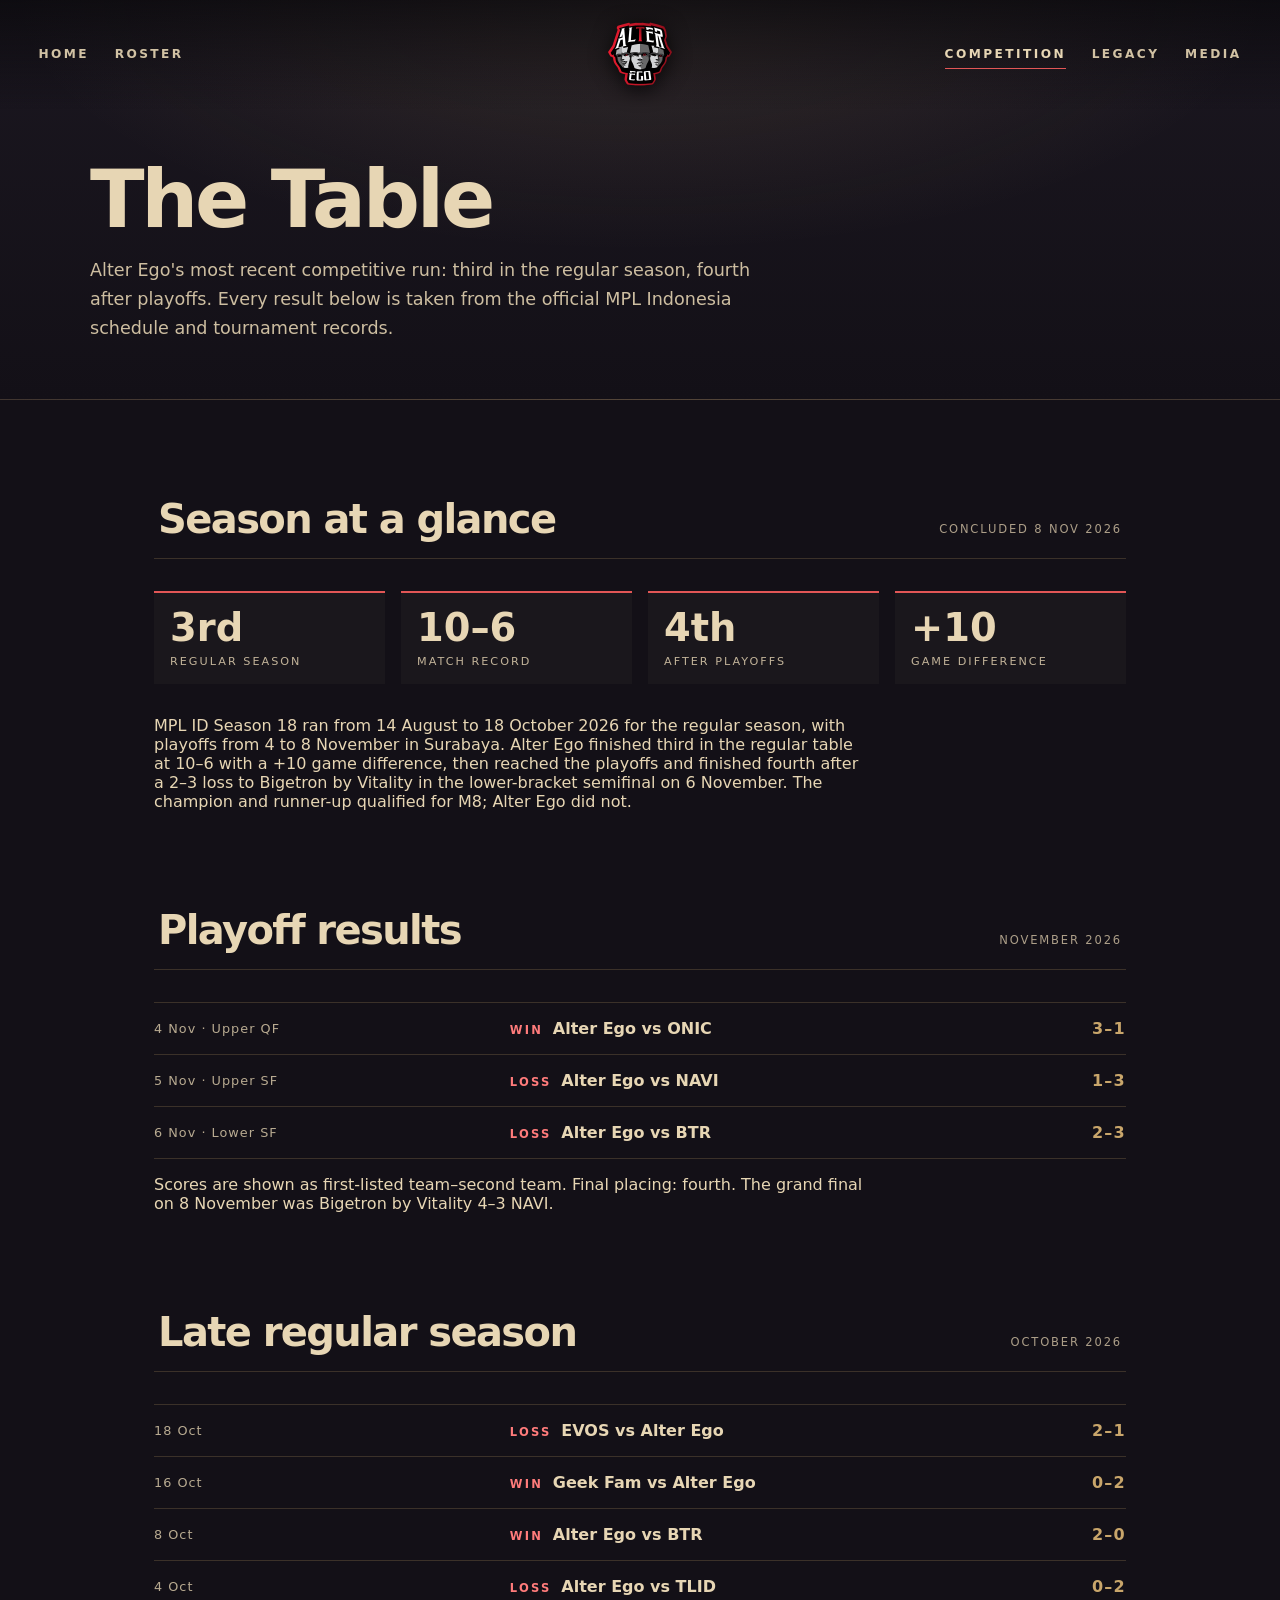
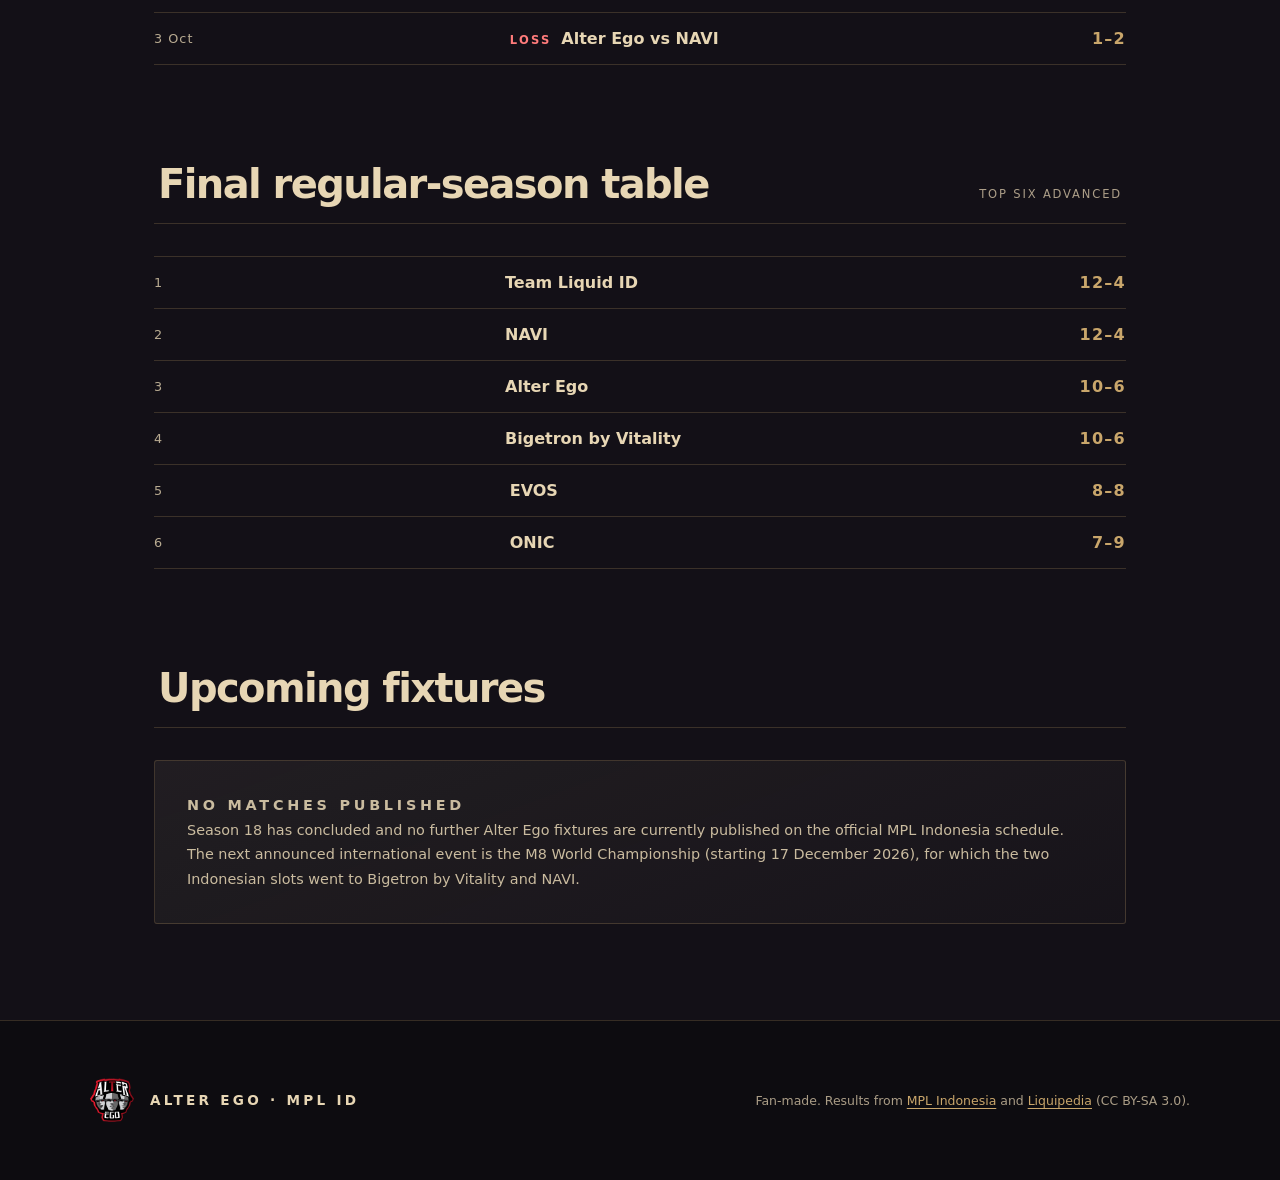
==== commit 99283a9a: "Refine card interaction: visible labels, lane icons, pixel typography, FLIP pickup" ====
--- a/competition.html
+++ b/competition.html
@@ -8,12 +8,13 @@
 <link rel="icon" href="icon.png" type="image/png" sizes="256x256">
 <link rel="apple-touch-icon" href="apple-icon.png">
 <title>Competition — Alter Ego MPL ID</title>
-<link rel="stylesheet" href="styles.css?v=37">
-<link rel="stylesheet" href="site.css?v=7">
+<link rel="stylesheet" href="styles.css?v=41">
+<link rel="stylesheet" href="site.css?v=10">
 <script src="site.js?v=1" defer></script>
 <script src="motion.js?v=1" defer></script>
 </head>
 <body class="subpage">
+<a class="skip-link" href="#mainContent">Skip to content</a>
 <header class="site-nav" id="siteNav">
   <nav class="nav-links nav-links--left" aria-label="Primary left"><a href="index.html">Home</a><a href="roster.html">Roster</a></nav>
   <a class="nav-brand" href="index.html" aria-label="Alter Ego home"><img src="assets/hero/logo-ae.png" alt="Alter Ego" width="56" height="56"></a>
@@ -21,7 +22,7 @@
   <button class="nav-toggle" id="navToggle" type="button" aria-expanded="false" aria-controls="navLinks" aria-label="Open menu"><span>Menu</span></button>
 </header>
 
-<main>
+<main id="mainContent">
   <section class="page-head">
     <div class="page-head__inner">
       <h1 class="page-title">The Table</h1>
@@ -45,10 +46,10 @@
       <div class="section-head"><h2>Playoff results</h2><span class="section-note">November 2026</span></div>
       <div class="result-list">
         <div class="result-row"><span class="result-row__date">4 Nov · Upper QF</span><span class="result-row__match"><span class="result-row__tag">Win</span>Alter Ego vs ONIC</span><span class="result-row__score">3–1</span></div>
-        <div class="result-row"><span class="result-row__date">5 Nov · Upper SF</span><span class="result-row__match"><span class="result-row__tag">Loss</span>NAVI vs Alter Ego</span><span class="result-row__score">1–3</span></div>
+        <div class="result-row"><span class="result-row__date">5 Nov · Upper SF</span><span class="result-row__match"><span class="result-row__tag">Loss</span>Alter Ego vs NAVI</span><span class="result-row__score">1–3</span></div>
         <div class="result-row"><span class="result-row__date">6 Nov · Lower SF</span><span class="result-row__match"><span class="result-row__tag">Loss</span>Alter Ego vs BTR</span><span class="result-row__score">2–3</span></div>
       </div>
-      <p class="prose" style="margin-top:var(--sp-2)">Final placing: fourth. The grand final on 8 November was Bigetron by Vitality 4–3 NAVI.</p>
+      <p class="prose" style="margin-top:var(--sp-2)">Scores are shown as first-listed team–second team. Final placing: fourth. The grand final on 8 November was Bigetron by Vitality 4–3 NAVI.</p>
     </section>
 
     <section class="section">
--- a/styles.css
+++ b/styles.css
@@ -151,38 +151,50 @@
   display: flex;
   flex-direction: column;
   align-items: center;
-  gap: 0.28em;
+  gap: 0.22em;
   text-align: center;
   white-space: nowrap;
-  opacity: 0;
-  transform: translate(-50%, calc(-50% + 0.5em));
-  transition: opacity 200ms ease, transform 200ms ease;
+  opacity: 1;
+  transform: translate(-50%, -50%);
   pointer-events: none;
 }
 
 .card__name {
+  font-family: var(--font-display);
   font-weight: 700;
-  font-size: clamp(0.7rem, 1.5vw, 1.05rem);
-  letter-spacing: 0.05em;
+  font-size: clamp(0.85rem, 1.85vw, 1.28rem);
+  letter-spacing: 0.02em;
   color: #2a2118;
-  text-shadow: 0 1px 0 rgba(255,244,220,0.35);
+  text-shadow: 0 1px 0 rgba(255,244,220,0.45);
+}
+
+.card__meta {
+  display: flex;
+  align-items: center;
+  justify-content: center;
+  gap: 0.38em;
+}
+
+.card__plane .card__lane-icon {
+  width: 1.1em;
+  height: 1.1em;
+  flex: 0 0 auto;
+  object-fit: contain;
+  filter: drop-shadow(0 1px 0 rgba(255,244,220,0.5));
 }
 
 .card__role {
-  font-size: clamp(0.52rem, 1vw, 0.72rem);
-  letter-spacing: 0.12em;
+  font-family: var(--font-display);
+  font-weight: 400;
+  font-size: clamp(0.6rem, 1.1vw, 0.78rem);
+  letter-spacing: 0.02em;
   text-transform: uppercase;
   color: #4a3a28;
 }
 
-.card:is(:hover, :focus-visible, .is-open, .is-active) {
+.card:not(.is-flying):is(:hover, :focus-visible, .is-active) {
   z-index: 9;
   transform: translateY(-4%) scale(1.05);
-}
-
-.card:is(:hover, :focus-visible, .is-open, .is-active) .card__label {
-  opacity: 1;
-  transform: translate(-50%, -50%);
 }
 
 .fan.is-inspecting .card:not(.is-active) { opacity: 0.34; }
@@ -284,16 +296,45 @@
   width: min(1180px, 92vw);
 }
 
-.detail__card {
+.detail__info, .detail__nav, .detail__close {
+  transition: opacity 200ms ease;
+}
+.detail.is-leaving .detail__info,
+.detail.is-leaving .detail__nav,
+.detail.is-leaving .detail__close { opacity: 0; }
+
+.detail__left {
+  display: grid;
+  place-items: center;
+  min-width: 0;
+}
+
+/* The destination slot. The real card is moved into it and FLIP-animated. */
+.detail__slot {
+  position: relative;
+  width: min(38vh, 360px);
+  aspect-ratio: 0.66;
+  border: 1px solid rgba(200,168,129,0.28);
+  background: radial-gradient(ellipse at 50% 30%, rgba(226,190,128,0.08), transparent 70%);
+  box-shadow: 0 30px 60px rgba(0,0,0,0.5);
+}
+
+/* Same card element, now travelling. Overrides the fan's absolute coordinates. */
+.card.is-flying {
+  position: absolute;
+  left: 0;
+  top: 0;
   width: 100%;
-  max-width: 62vh;
-  height: auto;
-  justify-self: center;
-  image-rendering: pixelated;
-  transform: rotate(var(--straight, 0deg)) scale(1);
-  transform-origin: center center;
-  filter: drop-shadow(0 28px 40px rgba(0,0,0,0.8));
-}
+  height: 100%;
+  margin: 0;
+  z-index: 12;
+  transform-origin: 0 0;
+  pointer-events: none;
+  box-shadow: none;
+  outline: none;
+}
+.card.is-flying img { filter: drop-shadow(0 22px 34px rgba(0,0,0,0.72)); }
+.card.is-flying:hover { transform: none; }
 
 .detail__info {
   color: #fff;
@@ -302,10 +343,11 @@
 
 .detail__eyebrow {
   margin: 0 0 var(--sp-2);
-  color: var(--ae-red);
+  color: var(--ae-red-text, #ff7b7b);
+  font-family: var(--font-display);
   font-size: 0.78rem;
   font-weight: 700;
-  letter-spacing: 0.34em;
+  letter-spacing: 0.14em;
   text-transform: uppercase;
 }
 
@@ -321,49 +363,62 @@
 
 .detail__name {
   margin: 0;
-  font-size: clamp(2.6rem, 6vw, 5rem);
-  line-height: 1;
+  font-family: var(--font-display);
+  font-size: clamp(2.2rem, 5.5vw, 4.4rem);
+  line-height: 1.08;
   font-weight: 700;
-  letter-spacing: -0.03em;
+  letter-spacing: 0.01em;
   text-wrap: balance;
 }
 
 .detail__role {
+  display: flex;
+  align-items: center;
+  gap: 0.6rem;
   margin: var(--sp-2) 0 0;
-  font-size: clamp(1rem, 1.8vw, 1.4rem);
-  font-weight: 600;
-  letter-spacing: 0.04em;
+  font-family: var(--font-display);
+  font-size: clamp(0.95rem, 1.7vw, 1.3rem);
+  font-weight: 400;
+  letter-spacing: 0.02em;
+  color: var(--amber, #e2be80);
+}
+
+.detail__lane-icon {
+  width: 1.4em;
+  height: 1.4em;
+  flex: 0 0 auto;
+  object-fit: contain;
+  filter: brightness(0) saturate(100%) invert(78%) sepia(40%) saturate(720%) hue-rotate(354deg) brightness(101%) contrast(88%);
+}
+
+.detail__facts {
+  margin: var(--sp-4) 0 0;
+  border-top: 1px solid rgba(231,214,180,0.16);
+}
+.detail__fact {
+  display: grid;
+  grid-template-columns: 9.5rem minmax(0, 1fr);
+  gap: 1rem;
+  padding: 0.85rem 0;
+  border-bottom: 1px solid rgba(231,214,180,0.12);
+}
+.detail__fact dt {
+  color: rgba(231,214,180,0.7);
+  font-size: 0.72rem;
+  font-weight: 700;
+  letter-spacing: 0.16em;
+  text-transform: uppercase;
+}
+.detail__fact dd {
+  margin: 0;
   color: rgba(255,255,255,0.92);
-}
-
-.detail__real,
-.detail__born {
-  margin: var(--sp-3) 0 0;
-  font-size: 0.95rem;
-  line-height: 1.6;
-  color: rgba(255,255,255,0.7);
-}
-
-.detail__born { margin-top: 0.3rem; }
-
-.detail__heroes {
-  margin: var(--sp-2) 0 0;
-  font-size: 0.9rem;
-  line-height: 1.7;
-  color: rgba(255,255,255,0.62);
-}
-
-.detail__heroes::before {
-  content: "Signatures — ";
-  letter-spacing: 0.12em;
-  text-transform: uppercase;
-  color: rgba(255,255,255,0.45);
-  font-size: 0.72rem;
+  font-size: 0.98rem;
+  line-height: 1.55;
 }
 
 .detail__close {
   position: absolute;
-  top: clamp(1rem, 3vw, 2.5rem);
+  top: clamp(4.25rem, 8vw, 5.5rem);
   right: clamp(1rem, 3vw, 2.5rem);
   padding: 0.6rem 0.2rem;
   border: 0;
@@ -414,7 +469,39 @@
 }
 
 @media (hover: none) {
-  .card__label { opacity: 0.82; transform: translate(-50%, -50%); }
+  .card__label { opacity: 1; transform: translate(-50%, -50%); }
+}
+
+/* Board: pause the ambient breathe while a card is being inspected or aimed at. */
+.table.is-detail .fan, .fan:hover, .fan:focus-within { animation-play-state: paused; }
+
+/* Close replaces Menu on small screens while inspecting; no overlapping controls. */
+@media (max-width: 720px) {
+  body.is-card-detail .nav-toggle { display: none; }
+  body.is-card-detail .site-nav { z-index: 5; }
+  .detail__close {
+    top: 1rem;
+    right: 1rem;
+    min-width: 44px;
+    min-height: 44px;
+    background: rgba(19,16,23,0.88);
+    border: 1px solid var(--rule);
+    padding: 0.6rem 0.9rem;
+    z-index: 30;
+  }
+}
+
+.detail__nav-btn { min-width: 44px; min-height: 44px; }
+.detail__name:focus-visible { outline: 2px solid var(--amber); outline-offset: 4px; }
+
+@media (max-aspect-ratio: 4/5) {
+  .hint { font-size: 0.75rem; top: 56%; bottom: auto; padding: 0.35rem 0.8rem; background: rgba(19,16,23,0.55); }
+  .detail { overflow-y: auto; -webkit-overflow-scrolling: touch; }
+  .detail__slot { width: min(32vh, 280px); }
+  .detail__stage { gap: 1.5rem; width: 100%; }
+  .detail__nav { left: 50%; right: auto; bottom: 1rem; transform: translateX(-50%); background: rgba(19,16,23,0.82); padding: 0.2rem 0.6rem; }
+  .detail__facts { margin-top: 1.5rem; }
+  .detail__fact { grid-template-columns: 7.5rem minmax(0, 1fr); }
 }
 
 .detail__nav {
--- a/site.css
+++ b/site.css
@@ -551,6 +551,21 @@
 }
 .skip-link:focus { left: 1rem; top: 1rem; }
 
+/* Pixel display face — self-hosted, SIL Open Font License 1.1 (see assets/fonts/OFL.txt) */
+@font-face {
+  font-family: "Silkscreen";
+  src: url("assets/fonts/Silkscreen-Regular.ttf") format("truetype");
+  font-weight: 400;
+  font-display: swap;
+}
+@font-face {
+  font-family: "Silkscreen";
+  src: url("assets/fonts/Silkscreen-Bold.ttf") format("truetype");
+  font-weight: 700;
+  font-display: swap;
+}
+:root { --font-display: "Silkscreen", ui-monospace, monospace; }
+
 /* ---------- Motion: one dealing vocabulary, three restrained materials ---------- */
 /* Content is visible by default; only the presence of .js-motion can hide it. */
 html.js-motion .reveal {
